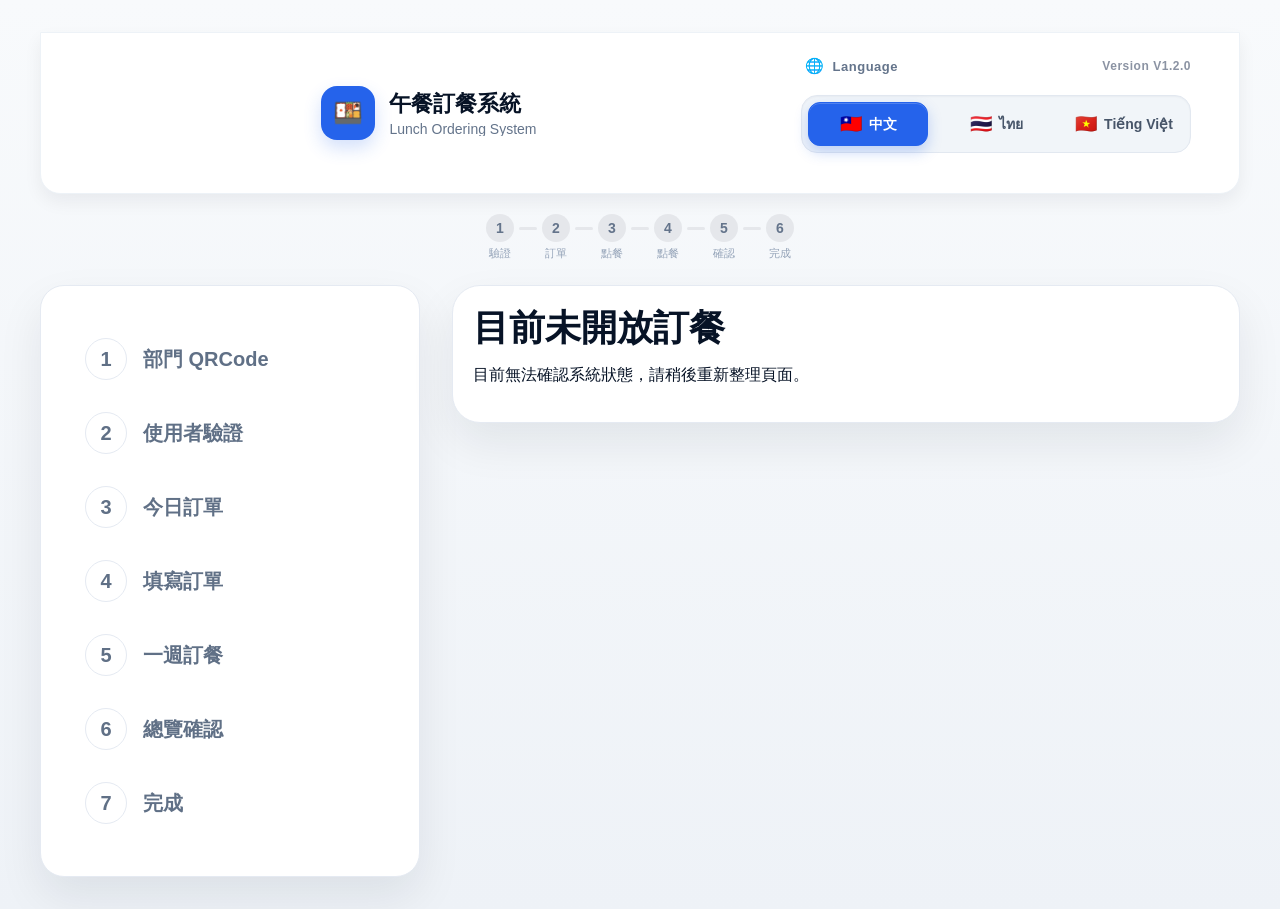
==== index.html @ 30be992d "Add files via upload" ====
<!DOCTYPE html>
<html lang="zh-Hant">
<head>
<meta charset="UTF-8">
<meta name="viewport" content="width=device-width, initial-scale=1.0">
<title>午餐訂餐系統｜測試版</title>

<link rel="stylesheet" href="style.css">
</head>
<body>
  <div id="loadingOverlay" class="loading-overlay hidden">
  <div class="loading-box">
    <div class="spinner"></div>
    <div id="loadingText">處理中，請稍候...</div>
  </div>
</div>
  <div id="busyOverlay" class="busy-overlay hidden">
  <div class="busy-box">
    <div class="busy-spinner"></div>
    <div id="busyText">處理中，請稍候...</div>
  </div>
</div>
<div id="confirmDialog" class="dialog-overlay hidden">
  <div class="dialog-box">
    <div class="dialog-icon">⚠️</div>

    <h3
      id="dialogTitle"
      data-i18n="confirm"
    >
      確認
    </h3>

    <p
      id="dialogMessage"
      data-i18n="confirmContinue"
    >
      請確認是否繼續。
    </p>

    <div class="dialog-actions">
      <button
        id="dialogCancel"
        class="btn ghost"
        data-i18n="backToEdit"
      >
        返回修改
      </button>

      <button
        id="dialogConfirm"
        class="btn primary"
        data-i18n="submit"
      >
        確認送出
      </button>
    </div>
  </div>
</div>
<main class="app">
<header class="topbar">

  <div class="header-left">
    <div class="logo">🍱</div>

    <div class="header-title">
      <h1 data-i18n="systemTitle">
        午餐訂餐系統
      </h1>

      <span>Lunch Ordering System</span>
    </div>
  </div>
  

  <div class="language-panel" aria-label="Language selector">
  <div class="language-panel-title">
  <div class="language-title-left">
    <span class="language-globe">🌐</span>
    <span>Language</span>
  </div>

  <span class="system-version">
    Version V1.2.0
  </span>
</div>


  <div class="language-switcher">
    <button
      type="button"
      class="language-btn"
      data-language="zh-TW"
      aria-label="切換為中文"
    >
      <span class="language-flag">🇹🇼</span>
      <span class="language-name">中文</span>
    </button>

    <button
      type="button"
      class="language-btn"
      data-language="th"
      aria-label="เปลี่ยนเป็นภาษาไทย"
    >
      <span class="language-flag">🇹🇭</span>
      <span class="language-name">ไทย</span>
    </button>

    <button
      type="button"
      class="language-btn"
      data-language="vi"
      aria-label="Chuyển sang Tiếng Việt"
    >
      <span class="language-flag">🇻🇳</span>
      <span class="language-name">Tiếng Việt</span>
    </button>
  </div>
</div>

</header>

  
<div class="mobile-stepper">
  <div class="progress-step" data-step="verify">
    <div class="circle">1</div>
    <span>驗證</span>
  </div>

  <div class="progress-line"></div>

  <div class="progress-step" data-step="check">
    <div class="circle">2</div>
    <span>訂單</span>
  </div>

  <div class="progress-line"></div>

<div class="progress-step" data-step="condition">
      <div class="circle">3</div>
    <span>點餐</span>
  </div>
  <div class="progress-line"></div>

<div class="progress-step" data-step="weekOrder">

<div class="circle">4</div>

<span>點餐</span>

</div>

  <div class="progress-line"></div>

  <div class="progress-step" data-step="review">
    <div class="circle">5</div>
    <span>確認</span>
  </div>

  <div class="progress-line"></div>

  <div class="progress-step" data-step="done">
    <div class="circle">6</div>
    <span>完成</span>
  </div>
</div>
<section class="layout">
<aside class="steps">
  <div class="step active" data-step="scan"><span>1</span>部門 QRCode</div>
  <div class="step" data-step="verify"><span>2</span>使用者驗證</div>
  <div class="step" data-step="check"><span>3</span>今日訂單</div>
  <div class="step" data-step="condition"><span>4</span>填寫訂單</div>
  <div class="step" data-step="weekOrder"><span>5</span>一週訂餐</div>
  <div class="step" data-step="review"><span>6</span>總覽確認</div>
  <div class="step" data-step="done"><span>7</span>完成</div>
</aside>
<section class="content">
<div id="alertBox" class="alert hidden"></div>
<section id="page-closed" class="page hidden"><h2>目前未開放訂餐</h2><p id="closedReason"></p></section>
<section id="page-scan" class="page">
  <h2>部門 QRCode</h2><p class="desc">測試版以選單模擬 QR Code 掃描。</p>
  <div class="form-grid">
    <label><span>部門</span><select id="deptSelect">
  <option value="燃料電池事業處">
    燃料電池事業處
  </option>
</select></label>
    <label>
  <span>組別</span>

  <select id="groupSelect">
    <option value="生管部">生管部</option>
    <option value="業務部">業務部</option>
    <option value="製一氬焊部">製一氬焊部</option>
    <option value="製一硬焊部">製一硬焊部</option>
    <option value="製二部">製二部</option>
    <option value="製三部">製三部</option>
    <option value="品保部">品保部</option>
    <option value="工程研發部">工程研發部</option>
  </select>
</label>
  </div>
  <div class="actions"><button id="btnScan" class="btn primary">模擬掃描 QRCode</button><button id="btnClear" class="btn ghost">清除本機測試資料</button></div>
</section>
<section id="page-verify" class="page verify-page hidden">
<div id="qrInfoBox"></div>
 <div class="verify-badge" data-i18n="departmentLoaded">
  已帶入部門與組別
</div>

  <div class="verify-info-card">

  <div class="verify-row">
    <span>
      🏢
      <span data-i18n="department">
        部門
      </span>
    </span>

    <strong id="deptReadonlyText"></strong>
  </div>

  <div class="verify-row">
    <span>
      👥
      <span data-i18n="group">
        組別
      </span>
    </span>

    <strong id="groupReadonlyText"></strong>
  </div>

</div>
</div>

  <h3
    id="verifyTitle"
    class="verify-title"
    data-i18n="firstUseTitle">

    請輸入您的資料（首次使用）

</h3>

  <div id="verifyForm" class="verify-form">

  <label>
    <span>
      💼 <span data-i18n="employeeId">工號</span>
    </span>

    <input
      id="empId"
      placeholder="請輸入工號"
      data-i18n-placeholder="enterEmployeeId">
  </label>

  <label>
    <span>
      👤 <span data-i18n="employeeName">姓名</span>
    </span>

    <input
      id="empName"
      placeholder="請輸入姓名"
      data-i18n-placeholder="enterEmployeeName">
  </label>
<input id="deptReadonly" type="hidden">
<input id="groupReadonly" type="hidden">
</div>

  <div id="savedUserBox" class="saved-user-box hidden">

  <div class="verify-row">
    <span>
      💼 <span data-i18n="employeeId">工號</span>
    </span>

    <strong id="showEmpId"></strong>
  </div>

  <div class="verify-row">
    <span>
      👤 <span data-i18n="employeeName">姓名</span>
    </span>

    <strong id="showEmpName"></strong>
  </div>
  <div class="verify-row">
  <span>
    👥
    <span data-i18n="group">
      組別
    </span>
  </span>

  <strong id="showGroup"></strong>
</div>

  <div class="verify-row">
    <span>
      👤 <span data-i18n="role">身分</span>
    </span>

    <strong id="showRole"></strong>
  </div>

</div>

  <div id="verifyNotice"></div>

  <div id="verifyActions" class="actions"></div>

</section>
<section id="page-check" class="page hidden"><div id="checkBox"></div><div id="checkActions" class="actions"></div></section>
<section id="page-condition" class="page hidden">

  <h2 data-i18n="selectMealCondition">
    選擇用餐條件
  </h2>

  <!-- 不訂便當選項 -->
  <label class="no-lunch-option" for="noLunchCheckbox">
    <input id="noLunchCheckbox" type="checkbox">

    <span class="no-lunch-check"></span>

    <span class="no-lunch-content">
      <strong data-i18n="noLunchNextWeek">
        下週上樓用餐
      </strong>

      <small data-i18n="noLunchDescription">
        勾選後不需選擇廠區及葷素
      </small>
    </span>
  </label>

  <!-- 廠區與葷素設定區 -->
  <div id="lunchConditionBox" class="condition-box">

    <h3 data-i18n="factorySelection">
      廠區選擇
    </h3>

    <div class="option-grid factory-grid">

      <label class="option-card">
        <input type="radio" name="factory" value="一廠">
        <span>🏭</span>
        <strong data-i18n="factory1">一廠</strong>
      </label>

      <label class="option-card">
        <input type="radio" name="factory" value="二廠">
        <span>🏢</span>
        <strong data-i18n="factory2">二廠</strong>
      </label>

      <label class="option-card">
        <input type="radio" name="factory" value="三廠">
        <span>🏢</span>
        <strong data-i18n="factory3">三廠</strong>
      </label>

    </div>

    <h3 data-i18n="foodSelection">
      餐點選擇
    </h3>

    <div class="option-grid food-grid">

      <label class="option-card">
        <input type="radio" name="foodType" value="葷食">
        <span>🍱</span>
        <strong data-i18n="meat">葷食</strong>
      </label>

      <label class="option-card">
        <input type="radio" name="foodType" value="素食">
        <span>🌱</span>
        <strong data-i18n="vegetarian">素食</strong>
      </label>

    </div>
  </div>

  <div id="conditionNotice"></div>

  <div class="actions">

    <button
      id="btnBackToCheck"
      class="btn ghost"
      data-i18n="back"
    >
      返回
    </button>

    <button
      id="btnConditionNext"
      class="btn primary"
      data-i18n="next"
      disabled
    >
      下一步
    </button>

  </div>
</section>

<section id="page-weekOrder" class="page hidden">
  <h2 data-i18n="selectWeeklyMeals">
    選擇一週用餐方式
  </h2>

  <p class="desc" data-i18n="weeklyMealDescription">
    請依實際需求選擇每日用餐方式
  </p>

  <div id="weekTable" class="week-table"></div>
  <div id="orderNotice"></div>

  <div class="actions">
    <button
      id="btnBackToCondition"
      class="btn ghost"
      data-i18n="previous"
    >
      上一步
    </button>

    <button
      id="btnReview"
      class="btn primary"
      data-i18n="next"
    >
      下一步
    </button>
  </div>
</section>
<section id="page-review" class="page review-mobile hidden">

  <div class="review-top">
    <span></span>

    <h2 data-i18n="reviewOrder">
      確認訂單
    </h2>

    <span class="safe-text">
      🛡 <span data-i18n="dataProtection">資料安全保護中</span>
    </span>
  </div>

  <div class="review-card">
    <div class="review-card-title">
      <div class="review-icon user">👤</div>

      <div>
        <h3 data-i18n="userInformation">
          使用者資訊
        </h3>
      </div>
    </div>

    <div id="reviewUser" class="review-user-grid"></div>
  </div>

  <div class="review-card meal-card">
    <div class="review-card-title">
      <div class="review-icon meal">🍴</div>

      <div>
        <h3 data-i18n="weeklyMealMethod">
          一週用餐方式
        </h3>

        <p data-i18n="chooseDailyMeal">
          請為每一天選擇用餐方式
        </p>
      </div>
    </div>

    <div id="reviewOrder" class="review-week-list"></div>
  </div>

  <div class="review-warning">
    ⚠️
    <span data-i18n="editBeforeDeadline">
      送出後，若需修改請於截止時間前完成
    </span>
  </div>

  <div class="review-bottom-actions">
  <button
    id="btnChangeUser"
    class="btn secondary"
  >
    👤 <span data-i18n="changeUser">更換使用者</span>
  </button>

  <button
    id="btnEditBottom"
    class="btn ghost"
  >
    ✏️ <span data-i18n="backToEdit">返回修改</span>
  </button>

  <button
    id="btnSubmit"
    class="btn primary"
  >
    ✈️ <span data-i18n="submit">確認送出</span>
  </button>
</div>

</section>
<section id="page-done" class="page hidden done-page">
  <div class="done-phone">

    <div class="done-brand">
      <div class="done-logo">🍴</div>
      <div>
        <h3 data-i18n="systemTitle">
  午餐訂餐系統
</h3>
        <p>Lunch Order System</p>
      </div>
    </div>

    <div class="confetti">
      <span></span><span></span><span></span><span></span><span></span>
      <span></span><span></span><span></span><span></span>
    </div>

    <div class="done-check">✓</div>

    <h2 data-i18n="orderSubmitted">
  訂單已送出
</h2>
    <p class="done-subtitle" data-i18n="thankYouOrder">
  感謝您的訂餐！
</p>

    <div class="done-time-card">
      <div class="time-icon">🕒</div>
      <div>
        <strong data-i18n="submitTime">
  送出時間
</strong>
        <span id="doneTime">--</span>
      </div>
    </div>

<div class="done-actions">

    <button
    id="btnEditDone"
    class="done-edit-btn"
    data-i18n="editOrder">

    修改訂單

</button>

</div>  </div>
</section>
</section> <!-- content 結束 -->
</section> <!-- layout 結束 -->
</main>


<script src="js/config.js"></script>
<script src="js/storage.js"></script>
<script src="js/utils.js"></script>
<script src="js/i18n.js"></script>
<script src="js/app.js?v=20260807-3"></script>

</body>
</html>
---- style.css ----
/* =========================================================
   Lunch Ordering System - Cleaned CSS
   結構：
   01 Tokens / Base
   02 Layout / Header / Stepper
   03 Common Components
   04 Page: Verify / Check / Condition
   05 Page: Week Order
   06 Page: Review
   07 Page: Done / Dialog / Loading
   08 Desktop RWD
   09 Mobile RWD
========================================================= */

/* =========================================================
   01 Tokens / Base
========================================================= */
:root {
  --blue: #2563eb;
  --blue-soft: #eaf2ff;
  --green: #16a34a;
  --green-dark: #15803d;
  --green-soft: #f0fdf4;
  --orange: #f59e0b;
  --orange-soft: #fff7ed;
  --red: #be123c;
  --red-soft: #fff1f2;
  --text: #071326;
  --muted: #607086;
  --line: #e5eaf2;
  --bg: #f5f7fb;
  --card: #ffffff;
  --shadow: 0 20px 45px rgba(15, 23, 42, 0.08);
}

* {
  box-sizing: border-box;
}

html,
body {
  margin: 0;
  min-height: 100vh;
}

body {
  font-family: "Segoe UI", "Noto Sans TC", "Microsoft JhengHei", Arial, sans-serif;
  color: var(--text);
  background: linear-gradient(180deg, #f8fafc, #eef2f7);
}

button,
input,
select {
  font-family: inherit;
}

.hidden {
  display: none !important;
}

h1,
h2,
h3,
p {
  margin-top: 0;
}

h2 {
  margin-bottom: 16px;
  font-size: 36px;
  line-height: 1.2;
}

.desc {
  margin-bottom: 28px;
  color: var(--muted);
  font-size: 18px;
  line-height: 1.6;
}

/* =========================================================
   02 Layout / Header / Stepper
========================================================= */
.app {
  max-width: 1380px;
  margin: auto;
  padding: 28px;
}

.topbar {
  display: flex;
  align-items: center;
  justify-content: center;
  width: 100%;
  gap: 12px;
  margin-bottom: 12px;
  padding: 10px 16px;
  background: var(--card);
  border: 1px solid #edf2f7;
  border-radius: 14px;
  box-shadow: 0 8px 18px rgba(15, 23, 42, 0.06);
}

.header-left {
  display: flex;
  align-items: center;
  justify-content: center;
  gap: 10px;
  width: 100%;
}

.logo {
  width: 42px;
  height: 42px;
  flex-shrink: 0;
  display: grid;
  place-items: center;
  border-radius: 12px;
  background: var(--blue);
  color: #fff;
  font-size: 16px;
}

.header-title {
  min-width: 0;
  overflow: hidden;
}

.header-title h1 {
  margin: 0;
  font-size: 17px;
  line-height: 1.15;
  font-weight: 800;
  color: var(--text);
  white-space: nowrap;
  overflow: hidden;
  text-overflow: ellipsis;
}

.header-title span {
  display: block;
  margin-top: 2px;
  font-size: 13px;
  line-height: 1;
  color: #64748b;
  white-space: nowrap;
}

.layout {
  display: grid;
  grid-template-columns: 350px 1fr;
  gap: 28px;
}

.content {
  min-width: 0;
}

.steps {
  height: fit-content;
  padding: 24px;
  background: var(--card);
  border: 1px solid var(--line);
  border-radius: 24px;
  box-shadow: var(--shadow);
}

.step {
  display: flex;
  align-items: center;
  gap: 16px;
  padding: 16px;
  color: var(--muted);
  font-weight: 700;
  border-radius: 16px;
}

.step span {
  width: 36px;
  height: 36px;
  display: grid;
  place-items: center;
  border: 1px solid var(--line);
  border-radius: 50%;
  background: #fff;
}

.step.active {
  color: var(--blue);
  background: var(--blue-soft);
}

.step.active span {
  color: #fff;
  background: var(--blue);
  border-color: var(--blue);
}

.mobile-stepper {
  display: flex;
  align-items: flex-start;
  justify-content: center;
  margin: 0 0 14px;
  padding: 8px 4px 4px;
  overflow: hidden;
}

.progress-step {
  width: 38px;
  flex-shrink: 0;
  display: flex;
  flex-direction: column;
  align-items: center;
}

.progress-step .circle {
  width: 28px;
  height: 28px;
  display: flex;
  align-items: center;
  justify-content: center;
  border-radius: 50%;
  background: #e5e7eb;
  color: #64748b;
  font-size: 14px;
  font-weight: 900;
}

.progress-step span {
  margin-top: 4px;
  font-size: 11px;
  color: #94a3b8;
  white-space: nowrap;
}

.progress-step.active .circle {
  background: var(--blue);
  color: #fff;
}

.progress-step.active span {
  color: var(--blue);
  font-weight: 800;
}

.progress-step.done .circle {
  background: var(--green);
  color: #fff;
}

.progress-step.done span {
  color: var(--green);
}

.progress-line {
  width: 18px;
  height: 3px;
  flex-shrink: 0;
  margin-top: 13px;
  background: #e5e7eb;
  border-radius: 999px;
}

/* =========================================================
   03 Common Components
========================================================= */
.page {
  padding: 20px;
  background: var(--card);
  border: 1px solid var(--line);
  border-radius: 28px;
  box-shadow: var(--shadow);
}

.form-grid {
  display: grid;
  grid-template-columns: 1fr 1fr;
  gap: 22px;
}

label span {
  display: block;
  margin-bottom: 10px;
  font-weight: 800;
}

input,
select {
  width: 100%;
  height: 58px;
  padding: 0 18px;
  border: 1px solid #d9e0ea;
  border-radius: 16px;
  background: #fff;
  font-size: 20px;
}

input[readonly] {
  background: #f1f3f7;
}

.actions {
  display: flex;
  gap: 14px;
  margin-top: 26px;
}

.actions.split {
  display: grid;
  grid-template-columns: 1fr 1fr;
}

.btn {
  height: 62px;
  padding: 0 26px;
  border: 0;
  border-radius: 16px;
  font-size: 18px;
  font-weight: 900;
  cursor: pointer;
}

.btn.primary {
  color: #fff;
  background: var(--blue);
}

.btn.secondary,
.btn.ghost {
  color: var(--blue);
  background: #f1f5ff;
}

.btn:disabled {
  cursor: not-allowed;
  opacity: 0.65;
}

.info-card,
.panel {
  padding: 24px;
  background: #fff;
  border: 1px solid var(--line);
  border-radius: 22px;
}

.row {
  display: flex;
  justify-content: space-between;
  gap: 20px;
  padding: 14px 0;
  border-bottom: 1px dashed var(--line);
  color: var(--muted);
  font-size: 20px;
}

.row:last-child {
  border-bottom: 0;
}

.row strong {
  color: var(--text);
  font-weight: 900;
}

.alert {
  margin-bottom: 16px;
  padding: 14px 18px;
  border: 1px solid #fecdd3;
  border-radius: 14px;
  background: var(--red-soft);
  color: var(--red);
}

.notice {
  margin: 22px 0;
  padding: 18px 20px;
  border-radius: 16px;
  font-size: 18px;
}

.notice.success {
  background: #ecfdf5;
  color: #047857;
  border: 1px solid #a7f3d0;
}

.notice.danger {
  background: var(--red-soft);
  color: var(--red);
  border: 1px solid #fecdd3;
}

.notice.info {
  background: #eff6ff;
  color: #1d4ed8;
  border: 1px solid #bfdbfe;
}

.notice.warning {
  background: #fffbeb;
  color: #92400e;
  border: 1px solid #fde68a;
}

/* =========================================================
   04 Page: Verify / Check / Condition
========================================================= */
.saved-user-area {
  display: grid;
  grid-template-columns: 1fr 1fr;
  gap: 18px;
  align-items: start;
}

.success-box {
  grid-column: 1 / -1;
  padding: 14px 16px;
  border: 1px solid #bbf7d0;
  border-radius: 16px;
  background: #ecfdf5;
  color: #047857;
}

.success-box strong {
  display: block;
  margin-bottom: 4px;
  font-size: 16px;
  font-weight: 900;
}

.success-box p {
  margin: 0;
  font-size: 14px;
  color: #059669;
}

.card-title {
  margin-bottom: 12px;
  color: #0f172a;
  font-size: 18px;
  font-weight: 900;
}

#page-verify .info-card {
  padding: 16px;
  border-radius: 18px;
}

#page-verify .row {
  padding: 10px 0;
  font-size: 16px;
}

#page-verify .row strong {
  font-size: 16px;
}

#page-verify .actions {
  justify-content: flex-end;
  gap: 12px;
  margin-top: 18px;
}

#page-verify .btn {
  height: 52px;
  border-radius: 14px;
  font-size: 16px;
}

.order-status-card {
  margin-top: 28px;
  padding: 28px 24px;
  border: 1px solid #e5eaf3;
  border-radius: 28px;
  background: #fff;
  text-align: center;
  box-shadow: 0 12px 30px rgba(15, 23, 42, 0.08);
}

.order-status-card .status-icon {
  width: 72px;
  height: 72px;
  margin: 0 auto 16px;
  display: flex;
  align-items: center;
  justify-content: center;
  border-radius: 24px;
  background: #eff6ff;
  font-size: 36px;
}

.order-status-card h3 {
  margin: 0 0 10px;
  color: #0f172a;
  font-size: 28px;
}

.order-status-card p {
  margin: 0;
  color: #64748b;
  font-size: 18px;
  line-height: 1.7;
}

.order-status-card.has-order {
  background: linear-gradient(180deg, #fffaf0 0%, #ffffff 100%);
  border-color: #fde68a;
}

.order-status-card.no-order {
  background: linear-gradient(180deg, #f0fdf4 0%, #ffffff 100%);
  border-color: #bbf7d0;
}

.order-status-card.error {
  background: linear-gradient(180deg, #fef2f2 0%, #ffffff 100%);
  border-color: #fecaca;
}

.full-mobile {
  min-height: 64px;
  border-radius: 20px;
  font-size: 22px;
  font-weight: 800;
}

.condition-box {
  display: grid;
  gap: 22px;
}

.condition-badge {
  padding: 16px 18px;
  border: 1px solid #fed7aa;
  border-radius: 14px;
  background: var(--orange-soft);
  color: var(--green-dark);
  font-size: 20px;
  font-weight: 900;
}

.option-grid {
  display: grid;
  gap: 14px;
}

.factory-grid {
  grid-template-columns: repeat(3, 1fr);
}

.food-grid {
  grid-template-columns: repeat(2, 1fr);
}

.option-card {
  position: relative;
  min-height: 130px;
  display: grid;
  place-items: center;
  padding: 18px;
  border: 1px solid #d9e0ea;
  border-radius: 18px;
  background: #fff;
  cursor: pointer;
}

.option-card input,
.meal-options input {
  display: none;
}

.option-card span {
  font-size: 42px;
}

.option-card strong {
  margin-top: 8px;
  font-size: 22px;
}

.option-card:has(input:checked) {
  border-color: #22c55e;
  background: var(--green-soft);
  color: var(--green-dark);
  box-shadow: inset 0 0 0 1px #22c55e;
}

.hint {
  color: #64748b;
  text-align: center;
  font-size: 16px;
}
/* =========================================================
   Condition：本週不訂便當
========================================================= */

.no-lunch-option {
  display: flex;
  align-items: center;
  gap: 14px;
  margin-bottom: 24px;
  padding: 18px 20px;
  border: 1.5px solid #cbd5e1;
  border-radius: 18px;
  background: #ffffff;
  cursor: pointer;
  transition: 0.2s ease;
}

.no-lunch-option:hover {
  border-color: #93c5fd;
  background: #f8fbff;
}

.no-lunch-option input {
  position: absolute;
  width: 1px;
  height: 1px;
  opacity: 0;
  pointer-events: none;
}

.no-lunch-check {
  width: 26px;
  height: 26px;
  flex-shrink: 0;
  display: grid;
  place-items: center;
  border: 2px solid #94a3b8;
  border-radius: 7px;
  background: #ffffff;
}

.no-lunch-content {
  display: flex;
  flex-direction: column;
  gap: 4px;
}

.no-lunch-content strong {
  color: #0f172a;
  font-size: 19px;
}

.no-lunch-content small {
  color: #64748b;
  font-size: 14px;
}

.no-lunch-option:has(input:checked) {
  border-color: #2563eb;
  background: #eff6ff;
  box-shadow: inset 0 0 0 1px #2563eb;
}

.no-lunch-option:has(input:checked)
  .no-lunch-check {
  border-color: #2563eb;
  background: #2563eb;
}

.no-lunch-option:has(input:checked)
  .no-lunch-check::after {
  content: "✓";
  color: #ffffff;
  font-size: 17px;
  font-weight: 900;
}

/* 勾選不訂便當時，廠區與葷素呈現停用狀態 */
.condition-box.condition-disabled {
  opacity: 0.42;
  filter: grayscale(0.35);
  pointer-events: none;
  user-select: none;
}

.option-card:has(input:disabled) {
  cursor: not-allowed;
}

/* 不訂便當時，兩個選項並排 */
.meal-options.two-options {
  grid-template-columns: repeat(2, minmax(140px, 240px));
  justify-content: start;
}

/* =========================================================
   05 Page: Week Order
========================================================= */
.week-table {
  display: grid;
  gap: 12px;
}

.week-row {
  display: grid;
  grid-template-columns: 70px 40px 1fr;
  align-items: center;
  gap: 10px;
  padding: 12px 0;
  border-bottom: 1px solid var(--line);
}

.week-date,
.week-day {
  font-size: 18px;
  font-weight: 900;
}

.meal-options {
  display: grid;
  grid-template-columns: repeat(3, 1fr);
  gap: 8px;
}

.meal-options label{

    position:relative;

    display:flex;
    align-items:center;
    justify-content:center;

    min-height:54px;

    border:1px solid #d9e0ea;

    border-radius:12px;

    background:#fff;

    color:#0f172a;

    font-weight:700;

    transition:.25s;

    overflow:hidden;

}

/* =========================================================
   06 Page: Review
========================================================= */
.review-top {
  display: grid;
  grid-template-columns: 1fr auto 1fr;
  align-items: center;
  margin-bottom: 12px;
}

.review-top h2 {
  margin: 0;
  font-size: 22px;
  text-align: center;
}

.back-link {
  border: 0;
  background: transparent;
  color: var(--blue);
  font-size: 15px;
  font-weight: 800;
  cursor: pointer;
}

.safe-text {
  justify-self: end;
  color: var(--green);
  font-size: 11px;
}

.review-card {
  margin-bottom: 14px;
  padding: 14px;
  background: #fff;
  border: 1px solid var(--line);
  border-radius: 18px;
  box-shadow: 0 8px 24px rgba(15, 23, 42, 0.08);
}

.review-card-title {
  display: flex;
  align-items: center;
  gap: 12px;
  margin-bottom: 14px;
}

.review-card-title h3 {
  margin: 0;
  font-size: 18px;
}

.review-card-title p {
  margin: 2px 0 0;
  color: #64748b;
  font-size: 12px;
}

.review-icon {
  width: 44px;
  height: 44px;
  display: grid;
  place-items: center;
  border-radius: 50%;
  background: var(--blue);
  color: #fff;
}

.review-user-grid {
  display: grid;
  grid-template-columns: repeat(4, 1fr);
  overflow: hidden;
  border: 1px solid #eef2f7;
  border-radius: 14px;
}

.user-item {
  padding: 12px 6px;
  border-right: 1px solid #eef2f7;
  text-align: center;
  font-size: 18px;
}

.user-item:last-child {
  border-right: 0;
}

.user-item span {
  display: block;
  margin: 6px 0;
  color: #64748b;
  font-size: 12px;
}

.user-item strong {
  display: block;
  color: #0f172a;
  font-size: 13px;
}

.review-week-list {
  display: grid;
  gap: 8px;
}

.review-week-row {
  display: grid;
  grid-template-columns: 38px 58px 52px 1fr;
  align-items: center;
  gap: 6px;
  padding: 4px 0;
  border-bottom: 1px solid #eef2f7;
}

.review-week-row:last-child {
  border-bottom: 0;
}

.day-circle {
  width: 34px;
  height: 34px;
  display: grid;
  place-items: center;
  border-radius: 50%;
  background: var(--blue-soft);
  color: var(--blue);
  font-weight: 900;
}

.day-name {
  font-size: 14px;
  font-weight: 900;
}

.day-date {
  color: var(--blue);
  font-size: 13px;
}

.meal-pill {
  min-height: 38px;
  display: grid;
  grid-template-columns: auto 1fr auto;
  align-items: center;
  gap: 6px;
  padding: 0 10px;
  border-radius: 9px;
  font-size: 13px;
  font-weight: 900;
}

.meal-pill.lunch {
  color: var(--green-dark);
  background: var(--green-soft);
  border: 1px solid #86efac;
}

.meal-pill.upstairs {
  color: var(--blue);
  background: #eff6ff;
  border: 1px solid #bfdbfe;
}

.meal-pill.none {
  color: #475569;
  background: #f8fafc;
  border: 1px solid #cbd5e1;
}

.meal-pill b {
  width: 22px;
  height: 22px;
  display: grid;
  place-items: center;
  border-radius: 50%;
  background: currentColor;
  color: #fff;
  font-size: 12px;
}

.review-warning {
  margin-bottom: 12px;
  padding: 10px 12px;
  border: 1px solid #fed7aa;
  border-radius: 12px;
  background: var(--orange-soft);
  color: #92400e;
  font-size: 13px;
  font-weight: 800;
}

.review-bottom-actions {
  display: grid;
  grid-template-columns: 1fr 1.2fr;
  gap: 12px;
}

.review-bottom-actions .btn {
  height: 58px;
  border-radius: 14px;
  font-size: 17px;
}

/* 舊版 review 元件保留，避免 HTML 尚未更新時破版 */
.review-hero {
  display: flex;
  justify-content: space-between;
  align-items: flex-start;
  margin-bottom: 28px;
}

.pill {
  padding: 12px 20px;
  border: 1px solid #bfd7ff;
  border-radius: 999px;
  background: var(--blue-soft);
  color: var(--blue);
  font-weight: 900;
}

.two-col {
  display: grid;
  grid-template-columns: 1fr 1fr;
  gap: 22px;
}

.panel-title {
  margin-bottom: 16px;
  font-size: 24px;
  font-weight: 900;
}

/* =========================================================
   07 Page: Done / Dialog / Loading
========================================================= */
#page-done {
  min-height: 70vh;
  display: flex;
  flex-direction: column;
  justify-content: center;
  align-items: center;
  text-align: center;
}

.hero {
  margin-bottom: 12px;
  font-size: 64px;
}

.done-simple {
  min-height: 55vh;
  display: flex;
  flex-direction: column;
  justify-content: center;
  align-items: center;
  text-align: center;
}

.done-simple .hero {
  margin-bottom: 16px;
  font-size: 64px;
}

.done-simple h2 {
  margin: 0 0 12px;
  font-size: 32px;
}

.done-simple p {
  margin: 0 0 24px;
  color: #64748b;
}

.loading-overlay,
.busy-overlay,
.dialog-overlay {
  position: fixed;
  inset: 0;
  display: grid;
  place-items: center;
}

.loading-overlay {
  z-index: 9999;
  background: rgba(15, 23, 42, 0.35);
}

.busy-overlay {
  z-index: 99999;
  background: rgba(15, 23, 42, 0.45);
}

.dialog-overlay {
  z-index: 100000;
  background: rgba(15, 23, 42, 0.45);
}

.loading-box,
.busy-box,
.dialog-box {
  background: #fff;
  text-align: center;
  box-shadow: 0 20px 60px rgba(0, 0, 0, 0.2);
}

.loading-box {
  min-width: 260px;
  padding: 28px;
  border-radius: 22px;
  font-weight: 900;
}

.busy-box {
  padding: 32px 40px;
  border-radius: 22px;
  font-size: 20px;
  font-weight: 900;
}

.spinner,
.busy-spinner {
  margin: 0 auto 16px;
  border-radius: 50%;
  animation: spin 0.8s linear infinite;
}

.spinner {
  width: 42px;
  height: 42px;
  border: 4px solid #dbeafe;
  border-top-color: var(--blue);
}

.busy-spinner {
  width: 44px;
  height: 44px;
  border: 5px solid #dbeafe;
  border-top-color: var(--blue);
}

@keyframes spin {
  to {
    transform: rotate(360deg);
  }
}

.dialog-box {
  width: min(420px, calc(100vw - 40px));
  padding: 32px;
  border-radius: 24px;
  box-shadow: 0 24px 70px rgba(0, 0, 0, 0.24);
}

.dialog-icon {
  margin-bottom: 12px;
  font-size: 46px;
}

.dialog-box h3 {
  margin: 0 0 12px;
  font-size: 28px;
}

.dialog-box p {
  margin: 0;
  color: var(--muted);
  font-size: 18px;
  line-height: 1.6;
}

.dialog-actions {
  display: grid;
  grid-template-columns: 1fr 1fr;
  gap: 14px;
  margin-top: 26px;
}

/* =========================================================
   08 Desktop RWD
========================================================= */
@media (min-width: 901px) {
  .app {
    max-width: 1500px;
    padding: 32px 40px;
  }

  .layout {
    grid-template-columns: 380px 1fr;
    gap: 32px;
  }

  .steps {
    min-height: 560px;
    padding: 36px 28px;
  }

  .step {
    min-height: 70px;
    font-size: 20px;
  }

  .step span {
    width: 42px;
    height: 42px;
    font-size: 20px;
  }

  .mobile-stepper {
    max-width: 520px;
    margin: 0 auto 20px;
  }

  /* 桌機：一週訂餐寬版 */
  #page-weekOrder {
    padding: 36px 40px;
    border-radius: 28px;
  }

  #page-weekOrder h2 {
    margin-bottom: 18px;
    font-size: 42px;
  }

  #page-weekOrder .desc {
    margin-bottom: 34px;
    font-size: 22px;
  }

  #page-weekOrder .week-table {
    gap: 0;
  }

  #page-weekOrder .week-row {
    grid-template-columns: 80px 60px 1fr;
    gap: 24px;
    padding: 24px 0;
  }

  #page-weekOrder .week-date,
  #page-weekOrder .week-day {
    font-size: 24px;
  }

  #page-weekOrder .meal-options {
    grid-template-columns: repeat(3, 1fr);
    gap: 12px;
  }

  #page-weekOrder .meal-options label {
    min-height: 58px;
    border-radius: 12px;
    background: #fff;
    font-size: 20px;
  }

  #page-weekOrder .actions {
    margin-top: 30px;
  }

  #page-weekOrder .btn {
    width: 130px;
    height: 66px;
    border-radius: 16px;
    font-size: 22px;
  }

  /* 桌機：確認頁寬版，不再被手機寬度限制 */
  #page-review.review-mobile {
    max-width: none;
    width: 100%;
    min-height: auto;
    margin: 0;
    padding: 36px 40px;
    background: #fff;
    border-radius: 28px;
    box-shadow: var(--shadow);
  }

  #page-review .review-card {
    padding: 22px;
    border-radius: 22px;
  }

  #page-review .review-card-title h3 {
    font-size: 24px;
  }

  #page-review .review-card-title p {
    font-size: 16px;
  }

  #page-review .review-icon {
    width: 58px;
    height: 58px;
    font-size: 24px;
  }

  #page-review .user-item {
    padding: 18px 10px;
  }

  #page-review .user-item strong {
    font-size: 18px;
  }

  /* #page-review .review-week-row {
    grid-template-columns: 60px 110px 80px 1fr;
    gap: 18px;
    padding: 10px 0;
  } */

  #page-review .day-circle {
    width: 42px;
    height: 42px;
    font-size: 20px;
  }

  #page-review .day-name,
  #page-review .day-date {
    font-size: 18px;
  }

  #page-review .meal-pill {
    min-height: 54px;
    padding: 0 16px;
    font-size: 18px;
    border-radius: 12px;
  }

  #page-review .review-warning {
    padding: 16px 18px;
    font-size: 16px;
  }

  #page-review .review-bottom-actions {
    width: 420px;
  }
}

/* =========================================================
   09 Mobile RWD
========================================================= */
@media (max-width: 900px) {
  .layout {
    grid-template-columns: 1fr;
  }

  .steps {
    display: none;
  }

  .form-grid,
  .two-col,
  .actions.split {
    grid-template-columns: 1fr;
  }

  .page {
    padding: 18px;
  }

  h2 {
    font-size: 30px;
  }
}

@media (max-width: 768px) {
  .app {
    padding: 8px;
  }

  .topbar {
    position: sticky;
    top: 0;
    z-index: 10;
    display: block;
    overflow: hidden;
  }

  .content {
    margin: 8px 0;
  }

  .mobile-stepper {
    margin: 6px auto 10px;
    transform: scale(0.88);
  }

  .header-date {
    width: 100%;
    max-width: 100%;
    margin-top: 6px;
    display: flex;
    justify-content: flex-start;
    align-items: center;
    font-size: 12px;
    white-space: nowrap;
    overflow: hidden;
  }

  #todayText {
    overflow: hidden;
    text-overflow: ellipsis;
    white-space: nowrap;
  }

  .saved-user-area {
    grid-template-columns: 1fr;
  }

  .success-box {
    grid-column: auto;
  }

  #page-verify .actions,
  #checkActions {
    display: grid;
    grid-template-columns: 1fr;
  }

  #verifyForm {
    grid-template-columns: 1fr;
  }

  /* 手機：Review 變成手機卡片版 */
  #page-review.review-mobile {
    width: 100%;
    max-width: 600px;
    min-height: 100vh;
    margin: 0 auto;
    padding: 14px 10px 18px;
    background: #f8fbff;
    border-radius: 0;
    box-shadow: none;
  }

  #page-review .review-bottom-actions {
    position: sticky;
    bottom: 0;
    padding-top: 10px;
    background: #f8fbff;
  }
}

@media (max-width: 600px) {
  #page-check h2 {
    font-size: 42px;
    line-height: 1.2;
  }

  #page-check .desc {
    font-size: 22px;
    line-height: 1.7;
  }

  .factory-grid {
    grid-template-columns: repeat(3, 1fr);
  }

  .food-grid {
    grid-template-columns: repeat(2, 1fr);
  }

  .option-card {
    min-height: 105px;
    padding: 12px 8px;
  }

  .option-card span {
    font-size: 34px;
  }

  .option-card strong {
    font-size: 18px;
  }

  .week-row {
    grid-template-columns: 42px 28px 1fr;
    gap: 6px;
  }

  .week-date,
  .week-day {
    font-size: 15px;
  }

  .meal-options {
    gap: 5px;
  }

  .meal-options label {
    min-height: 42px;
    font-size: 13px;
  }

  .review-top {
    grid-template-columns: auto 1fr auto;
    gap: 8px;
  }

  .review-top h2 {
    font-size: 22px;
  }

  .safe-text {
    font-size: 10px;
  }

  .review-card {
    padding: 14px;
    border-radius: 18px;
  }

  .user-item {
    padding: 10px 4px;
  }

  .user-item strong {
    font-size: 12px;
  }

  .review-week-row {
    grid-template-columns: 40px 70px 1fr;
    gap: 6px;
  }

  .day-date {
    display: inline;
  }

  .meal-pill {
    grid-column: 3;
    font-size: 13px;
  }

  .review-bottom-actions .btn {
    height: 58px;
    border-radius: 14px;
    font-size: 16px;
  }
}

@media (max-width: 390px) {
  .safe-text {
    display: none;
  }

  .review-user-grid {
    grid-template-columns: repeat(2, 1fr);
  }

  .user-item {
    border-bottom: 1px solid #eef2f7;
  }

  .review-week-row {
    grid-template-columns: 34px 60px 1fr;
  }

  .meal-pill {
    padding: 0 8px;
    font-size: 12px;
  }

  .review-bottom-actions .btn {
    font-size: 15px;
  }
}

/* =========================================================
   10 Week Order：選取樣式與手機三欄
========================================================= */
.meal-options label {
  position: relative;
  min-width: 0;
  min-height: 54px;
  display: flex;
  align-items: center;
  justify-content: center;
  overflow: hidden;
  padding: 0 42px 0 14px;
  border: 1.5px solid #d9e0ea;
  border-radius: 12px;
  background: #fff;
  color: #0f172a;
  font-weight: 800;
  white-space: nowrap;
  cursor: pointer;
  transition:
    border-color 0.2s ease,
    box-shadow 0.2s ease,
    transform 0.2s ease;
}

.meal-options input {
  display: none;
}

.meal-options label::before {
  content: "";
  position: absolute;
  inset: 0 auto 0 0;
  width: 0;
  transition: width 0.2s ease;
}

.meal-options label::after {
  content: "";
  position: absolute;
  top: 50%;
  right: 13px;
  width: 17px;
  height: 17px;
  border: 2px solid #cbd5e1;
  border-radius: 50%;
  background: #fff;
  transform: translateY(-50%);
}

.meal-options label:hover {
  border-color: #94a3b8;
}

.meal-options label:has(input:checked) {
  border-width: 2px;
  background: #fff;
  font-weight: 900;
  box-shadow: 0 5px 14px rgba(15, 23, 42, 0.08);
  transform: translateY(-1px);
}

.meal-options label:has(input:checked)::before {
  width: 6px;
}

.meal-options label:has(input:checked)::after {
  border-color: currentColor;
  background: currentColor;
  box-shadow: inset 0 0 0 4px #fff;
}

/* 便當 */
.meal-options label:has(input[value="便當"]:checked) {
  color: #15803d;
  border-color: #16a34a;
}

.meal-options label:has(input[value="便當"]:checked)::before {
  background: #16a34a;
}

/* 上樓用餐 */
.meal-options label:has(input[value="上樓用餐"]:checked) {
  color: #2563eb;
  border-color: #2563eb;
}

.meal-options label:has(input[value="上樓用餐"]:checked)::before {
  background: #2563eb;
}

/* 不用餐 */
.meal-options label:has(input[value="不用餐"]:checked) {
  color: #475569;
  border-color: #64748b;
}

.meal-options label:has(input[value="不用餐"]:checked)::before {
  background: #64748b;
}

/* 星期與日期整合為左側資訊欄 */
#page-weekOrder .week-row {
  grid-template-columns: 92px minmax(0, 1fr);
  gap: 12px;
}

#page-weekOrder .week-info {
  min-width: 0;
  display: flex;
  flex-direction: column;
  justify-content: center;
}

#page-weekOrder .week-info .week-day {
  color: #071326;
  font-size: 16px;
  font-weight: 900;
  line-height: 1.25;
  white-space: nowrap;
}

#page-weekOrder .week-info .week-date {
  margin-top: 4px;
  color: #607086;
  font-size: 13px;
  font-weight: 700;
  line-height: 1.2;
  white-space: nowrap;
}

#page-weekOrder .meal-options {
  min-width: 0;
  grid-template-columns: repeat(3, minmax(0, 1fr));
}

/* =========================================================
   11 Verify Page
========================================================= */
.verify-page {
  padding: 18px;
}

.verify-badge {
  margin-bottom: 16px;
  padding: 14px;
  border: 1px solid #dbeafe;
  border-radius: 14px;
  background: #eff6ff;
  color: #2563eb;
  text-align: center;
  font-weight: 800;
}

.verify-info-card {
  margin-bottom: 22px;
  overflow: hidden;
  border: 1px solid #e5eaf2;
  border-radius: 16px;
  background: #fff;
}

.verify-row {
  display: flex;
  align-items: center;
  justify-content: space-between;
  padding: 16px;
  border-bottom: 1px solid #e5eaf2;
}

.verify-row:last-child {
  border-bottom: 0;
}

.verify-row span {
  color: #64748b;
  font-weight: 700;
}

.verify-row strong {
  color: #071326;
  font-weight: 900;
}

.verify-title {
  margin: 0 0 14px;
  color: #071326;
  font-size: 16px;
  font-weight: 900;
}

.verify-form {
  display: grid;
  gap: 12px;
}

.verify-form label {
  display: flex;
  align-items: center;
  gap: 12px;
  padding: 12px;
  border: 1px solid #e5eaf2;
  border-radius: 16px;
  background: #fff;
}

.verify-form label span {
  width: 80px;
  margin: 0;
  color: #64748b;
  font-weight: 800;
}

.verify-form input {
  flex: 1;
  height: 42px;
  border-radius: 12px;
  font-size: 15px;
}

#verifyActions {
  display: grid;
  grid-template-columns: 1fr;
  margin-top: 22px;
}

#verifyActions .btn {
  height: 56px;
  border-radius: 18px;
  font-size: 18px;
}

/* =========================================================
   12 Review：星期 + 日期 + 餐點
========================================================= */
.review-week-row {
  display: grid;
  grid-template-columns: 58px 64px minmax(0, 1fr);
  align-items: center;
  gap: 6px;
  padding: 10px 0;
  border-bottom: 1px solid #eef2f7;
}

.review-day {
  color: #071326;
  font-size: 14px;
  font-weight: 900;
  white-space: nowrap;
}

.review-date {
  color: #2563eb;
  font-size: 12px;
  font-weight: 800;
  white-space: nowrap;
}

.review-week-row .meal-pill {
  min-width: 0;
  min-height: 40px;
  padding: 0 8px;
  font-size: 12px;
}

.review-week-row .meal-pill strong {
  min-width: 0;
  overflow: hidden;
  text-overflow: ellipsis;
  white-space: nowrap;
}

/* 新版確認頁已不使用舊欄位 */
.review-week-row .day-circle,
.review-week-row .day-name,
.review-week-row .day-date,
.review-week-row .meal-pill b {
  display: none;
}

/* =========================================================
   13 Done Page
========================================================= */
#page-done.done-page {
  min-height: 70vh;
  display: flex;
  align-items: center;
  justify-content: center;
  background: #fff;
}

.done-phone {
  width: 100%;
  max-width: 960px;
  min-height: 520px;
  display: flex;
  flex-direction: column;
  align-items: center;
  padding: 48px 64px;
  border-radius: 28px;
  background: #fff;
  box-shadow: none;
}

.done-brand {
  width: 100%;
  align-self: flex-start;
  display: flex;
  align-items: center;
  gap: 10px;
  margin-bottom: 40px;
}

.done-logo {
  width: 42px;
  height: 42px;
  display: grid;
  place-items: center;
  border-radius: 14px;
  background: #2563eb;
  color: #fff;
  font-size: 20px;
}

.done-brand h3 {
  margin: 0;
  font-size: 18px;
  font-weight: 900;
}

.done-brand p {
  margin: 2px 0 0;
  color: #64748b;
  font-size: 12px;
}

.done-check {
  width: 140px;
  height: 140px;
  display: grid;
  place-items: center;
  border-radius: 50%;
  background: linear-gradient(135deg, #34d399, #10b981);
  color: #fff;
  font-size: 82px;
  font-weight: 900;
  box-shadow: 0 18px 35px rgba(16, 185, 129, 0.32);
}

.done-phone h2 {
  margin: 28px 0 8px;
  font-size: 42px;
  font-weight: 900;
}

.done-subtitle {
  margin: 0 0 28px;
  color: #64748b;
  font-size: 20px;
  font-weight: 700;
}

.done-time-card {
  width: 420px;
  display: flex;
  align-items: center;
  justify-content: center;
  gap: 12px;
  padding: 14px 18px;
  border-radius: 14px;
  background: #dcfce7;
  color: #064e3b;
}

.time-icon {
  font-size: 30px;
}

.done-time-card strong {
  display: block;
  font-size: 14px;
}

.done-time-card span {
  display: block;
  margin-top: 3px;
  font-size: 13px;
}

.done-home-btn {
  width: 320px;
  height: 58px;
  margin-top: 48px;
  border-radius: 16px;
  font-size: 17px;
}

.confetti {
  position: relative;
  width: 160px;
  height: 58px;
  margin-bottom: -10px;
}

.confetti span {
  position: absolute;
  width: 7px;
  height: 7px;
  border-radius: 2px;
}

.confetti span:nth-child(1) { left: 10px; top: 30px; background: #10b981; }
.confetti span:nth-child(2) { left: 35px; top: 8px; background: #60a5fa; }
.confetti span:nth-child(3) { left: 64px; top: 18px; background: #fbbf24; }
.confetti span:nth-child(4) { left: 92px; top: 2px; background: #f59e0b; }
.confetti span:nth-child(5) { left: 120px; top: 20px; background: #fb7185; }
.confetti span:nth-child(6) { left: 145px; top: 34px; background: #34d399; }
.confetti span:nth-child(7) { left: 50px; top: 45px; background: #fbbf24; }
.confetti span:nth-child(8) { left: 105px; top: 48px; background: #93c5fd; }
.confetti span:nth-child(9) { left: 130px; top: 5px; background: #f97316; }

/* =========================================================
   14 Final Responsive Overrides
========================================================= */
@media (min-width: 901px) {
  #page-weekOrder .week-row {
    grid-template-columns: 150px minmax(0, 1fr);
    gap: 24px;
  }

  #page-weekOrder .week-info .week-day {
    font-size: 24px;
  }

  #page-weekOrder .week-info .week-date {
    font-size: 20px;
  }

  #page-review .review-week-row {
    grid-template-columns: 100px 110px minmax(0, 1fr);
    gap: 16px;
    padding: 12px 0;
  }

  #page-review .review-day {
    font-size: 18px;
  }

  #page-review .review-date {
    font-size: 17px;
  }

  #page-review .meal-pill {
    min-height: 52px;
    padding: 0 16px;
    font-size: 18px;
  }
}

@media (max-width: 600px) {
  #page-weekOrder {
    padding: 16px 12px;
  }

  #page-weekOrder h2 {
    margin-bottom: 8px;
    font-size: 28px;
  }

  #page-weekOrder .desc {
    margin-bottom: 16px;
    font-size: 15px;
  }

  #page-weekOrder .week-table {
    gap: 0;
  }

  #page-weekOrder .week-row {
    grid-template-columns: 68px minmax(0, 1fr);
    gap: 6px;
    padding: 10px 0;
  }

  #page-weekOrder .week-info .week-day {
    font-size: 14px;
  }

  #page-weekOrder .week-info .week-date {
    margin-top: 3px;
    font-size: 12px;
  }

  /* 手機固定三個選項同一排 */
  #page-weekOrder .meal-options {
    grid-template-columns: repeat(3, minmax(0, 1fr));
    gap: 4px;
  }

  #page-weekOrder .meal-options label {
    min-height: 44px;
    justify-content: flex-start;
    padding: 0 24px 0 7px;
    border-radius: 9px;
    font-size: 11px;
    letter-spacing: -0.4px;
  }

  #page-weekOrder .meal-options label::after {
    right: 7px;
    width: 13px;
    height: 13px;
  }

  #page-weekOrder .meal-options label:has(input:checked)::before {
    width: 4px;
  }

  #page-weekOrder .meal-options label:has(input:checked)::after {
    box-shadow: inset 0 0 0 3px #fff;
  }

  #page-weekOrder .actions {
    display: grid;
    grid-template-columns: 1fr 1.2fr;
    gap: 10px;
    margin-top: 18px;
  }

  #page-weekOrder .btn {
    height: 54px;
    padding: 0 12px;
    font-size: 16px;
  }

  .meal-options.two-options {
    grid-template-columns: repeat(2, minmax(0, 1fr));
  }

  .no-lunch-option {
    padding: 15px 16px;
  }

  .no-lunch-content strong {
    font-size: 17px;
  }

  #page-done.done-page {
    min-height: 100vh;
    padding: 0;
    border: 0;
    border-radius: 0;
  }

  .done-phone {
    width: 100%;
    max-width: none;
    min-height: 100vh;
    padding: 28px 22px;
    border-radius: 0;
  }

  .done-brand {
    margin-bottom: 70px;
  }

  .done-check {
    width: 118px;
    height: 118px;
    font-size: 74px;
  }

  .done-phone h2 {
    font-size: 26px;
  }

  .done-subtitle {
    font-size: 15px;
  }

  .done-time-card {
    width: 230px;
  }

  .done-home-btn {
    width: 100%;
    margin-top: auto;
  }
}

@media (max-width: 390px) {
  #page-weekOrder .week-row {
    grid-template-columns: 62px minmax(0, 1fr);
    gap: 4px;
  }

  #page-weekOrder .meal-options {
    gap: 3px;
  }

  #page-weekOrder .meal-options label {
    min-height: 42px;
    padding: 0 20px 0 5px;
    font-size: 10px;
  }

  #page-weekOrder .meal-options label::after {
    right: 5px;
    width: 12px;
    height: 12px;
  }
}
.done-edit-btn {
  display: block;
  width: min(320px, 85%);
  height: 58px;
  margin: 22px auto 0;

  border: none;
  border-radius: 16px;

  background: #2563eb;
  color: #ffffff;

  font-size: 22px;
  font-weight: 700;
  cursor: pointer;

  box-shadow: 0 8px 18px rgba(37, 99, 235, 0.2);
  transition: transform 0.15s ease, background 0.15s ease;
}

.done-edit-btn:active {
  transform: scale(0.97);
  background: #1d4ed8;
}

.done-edit-btn:disabled {
  opacity: 0.55;
  cursor: not-allowed;
}
.done-actions {
  width: 100%;
  display: flex;
  justify-content: center;
}

.done-edit-btn {
  width: 320px;
  max-width: 85%;
  min-width: 180px;
  height: 58px;
  margin: 22px auto 0;
  padding: 0 24px;

  display: flex;
  align-items: center;
  justify-content: center;

  border: none;
  border-radius: 16px;

  background: #2563eb;
  color: #ffffff;

  font-size: 22px;
  font-weight: 700;
  line-height: 1;
  white-space: nowrap;

  cursor: pointer;
  box-shadow: 0 8px 18px rgba(37, 99, 235, 0.2);
  transition: transform 0.15s ease, background 0.15s ease;
}

.done-edit-btn:active {
  transform: scale(0.97);
  background: #1d4ed8;
}
/* 國定假日列 */
.holiday-row {
  opacity: 0.9;
}

.holiday-box {
  display: flex;
  align-items: center;
  gap: 10px;
  min-height: 54px;
  padding: 10px 16px;
  border: 1px dashed #ef4444;
  border-radius: 12px;
  background: #fff7f7;
  color: #b91c1c;
}

.holiday-box strong {
  flex: 0 0 auto;
  padding: 4px 9px;
  border-radius: 999px;
  background: #fee2e2;
  font-size: 13px;
  font-weight: 900;
}

.holiday-box span {
  font-weight: 800;
}

/* 確認頁假日 */
.meal-pill.holiday {
  border: 1px solid #fecaca;
  background: #fff1f2;
  color: #be123c;
}
.language-switcher {
  display: flex;
  justify-content: center;
  flex-wrap: wrap;
  gap: 8px;
  margin: 12px 0 16px;
}

.language-button {
  border: 1px solid #c9c9c9;
  border-radius: 999px;
  background: #ffffff;
  padding: 8px 14px;
  font-size: 14px;
  cursor: pointer;
}

.language-button:hover {
  background: #f2f2f2;
}

.language-button.active {
  background: #4f46a5;
  border-color: #4f46a5;
  color: #ffffff;
}
/* =========================
   Language Switcher
========================= */

.language-panel {
  display: flex;
  flex-direction: column;
  align-items: flex-start;
  gap: 8px;
  min-width: 390px;
}

.language-panel-title {
  display: flex;
  align-items: center;
  gap: 7px;
  padding-left: 4px;

  color: #64748b;
  font-size: 13px;
  font-weight: 700;
  letter-spacing: 0.04em;
}

.language-globe {
  font-size: 15px;
}

.language-switcher {
  display: grid;
  grid-template-columns: repeat(3, minmax(105px, 1fr));
  gap: 8px;

  width: 100%;
  padding: 6px;

  background: #f1f5f9;
  border: 1px solid #e2e8f0;
  border-radius: 16px;
  box-shadow: inset 0 1px 2px rgba(15, 23, 42, 0.04);
}

.language-btn {
  appearance: none;
  -webkit-appearance: none;

  display: flex;
  align-items: center;
  justify-content: center;
  gap: 7px;

  min-height: 44px;
  padding: 9px 14px;

  border: 1px solid transparent;
  border-radius: 12px;

  background: transparent;
  color: #475569;

  font-family: inherit;
  font-size: 14px;
  font-weight: 700;
  line-height: 1;

  white-space: nowrap;
  cursor: pointer;

  transition:
    background-color 0.2s ease,
    color 0.2s ease,
    border-color 0.2s ease,
    box-shadow 0.2s ease,
    transform 0.2s ease;
}

.language-btn:hover {
  background: rgba(255, 255, 255, 0.8);
  border-color: #cbd5e1;
  color: #1e40af;
  transform: translateY(-1px);
}

.language-btn:focus-visible {
  outline: 3px solid rgba(37, 99, 235, 0.2);
  outline-offset: 2px;
}

.language-btn.active {
  background: #2563eb;
  border-color: #2563eb;
  color: #ffffff;

  box-shadow:
    0 6px 14px rgba(37, 99, 235, 0.25),
    inset 0 1px 0 rgba(255, 255, 255, 0.2);
}

.language-btn.active:hover {
  background: #1d4ed8;
  border-color: #1d4ed8;
  color: #ffffff;
}

.language-flag {
  font-size: 18px;
  line-height: 1;
}

.language-name {
  display: block;
}
.topbar {
  display: flex;
  align-items: center;
  justify-content: space-between;
  gap: 32px;

  min-height: 128px;
  padding: 24px 48px;

  background: #ffffff;
  border-radius: 0 0 20px 20px;
}

.header-left {
  display: flex;
  align-items: center;
  gap: 14px;
}

.logo {
  display: flex;
  align-items: center;
  justify-content: center;

  width: 54px;
  height: 54px;

  border-radius: 16px;
  background: #2563eb;

  font-size: 24px;
  box-shadow: 0 8px 18px rgba(37, 99, 235, 0.2);
}

.header-title h1 {
  margin: 0;
  font-size: 22px;
  line-height: 1.25;
}

.header-title span {
  display: block;
  margin-top: 4px;

  color: #64748b;
  font-size: 14px;
}
@media (max-width: 768px) {
  .topbar {
    flex-direction: column;
    align-items: stretch;
    gap: 18px;

    min-height: auto;
    padding: 20px 16px;
  }

  .header-left {
    justify-content: center;
  }

  .language-panel {
    align-items: stretch;
    min-width: 0;
    width: 100%;
  }

  .language-panel-title {
  justify-content: space-between;
  width: 100%;
}
  .language-title-left {
    display: flex;
    align-items: center;
    gap: 8px;
}

.system-version {
    font-size: 11px;
}

  .language-switcher {
    grid-template-columns: repeat(3, minmax(0, 1fr));
  }

  .language-btn {
    min-width: 0;
    padding: 10px 6px;
    font-size: 13px;
  }

  .language-flag {
    font-size: 16px;
  }
}
.language-panel-title {
  display: flex;
  align-items: center;
  justify-content: space-between;
  gap: 12px;
  width: 100%;
}

.language-title-left {
  display: flex;
  align-items: center;
  gap: 8px;
}

.system-version {
  margin-left: auto;
  font-size: 12px;
  font-weight: 600;
  color: #8b93a3;
  white-space: nowrap;
  user-select: none;
}
@media (max-width: 768px) {
  .language-panel-title {
    width: 100%;
    display: flex !important;
    flex-direction: row !important;
    align-items: center !important;
    justify-content: space-between !important;
    gap: 12px;
    padding: 0 4px;
    text-align: left;
  }

  .language-title-left {
    display: flex !important;
    align-items: center;
    justify-content: flex-start;
    gap: 8px;
    margin: 0;
  }

  .system-version {
    margin: 0 0 0 auto !important;
    align-self: center !important;
    font-size: 11px;
    text-align: right;
    white-space: nowrap;
  }
}
.language-panel-title {
  width: 100%;
  display: flex;
  align-items: center;
  justify-content: space-between;
  gap: 12px;
}

.language-title-left {
  display: flex;
  align-items: center;
  justify-content: flex-start;
  gap: 8px;
}

.system-version {
  margin-left: auto;
  font-size: 12px;
  font-weight: 600;
  color: #8b93a3;
  white-space: nowrap;
}
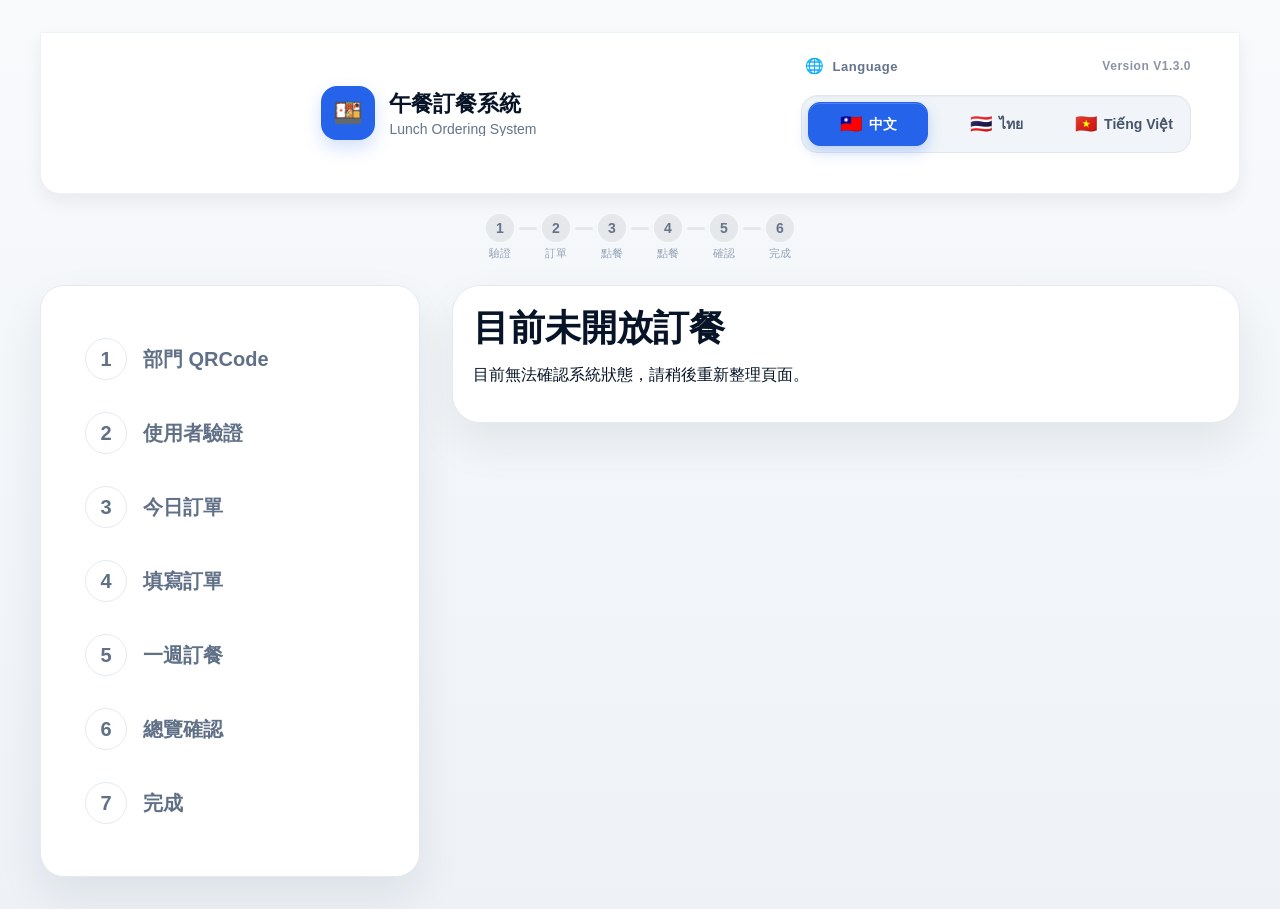
==== commit 026b539a: "Add files via upload" ====
--- a/index.html
+++ b/index.html
@@ -81,7 +81,7 @@
   </div>
 
   <span class="system-version">
-    Version V1.2.0
+    Version V1.3.0
   </span>
 </div>
 
@@ -177,7 +177,16 @@
 </aside>
 <section class="content">
 <div id="alertBox" class="alert hidden"></div>
-<section id="page-closed" class="page hidden"><h2>目前未開放訂餐</h2><p id="closedReason"></p></section>
+<section
+  id="page-closed"
+  class="page hidden"
+>
+  <h2 data-i18n="systemClosedTitle">
+    目前未開放訂餐
+  </h2>
+
+  <p id="closedReason"></p>
+</section>
 <section id="page-scan" class="page">
   <h2>部門 QRCode</h2><p class="desc">測試版以選單模擬 QR Code 掃描。</p>
   <div class="form-grid">
@@ -204,7 +213,7 @@
   <div class="actions"><button id="btnScan" class="btn primary">模擬掃描 QRCode</button><button id="btnClear" class="btn ghost">清除本機測試資料</button></div>
 </section>
 <section id="page-verify" class="page verify-page hidden">
-<div id="qrInfoBox"></div>
+<div id="qrInfoBox">
  <div class="verify-badge" data-i18n="departmentLoaded">
   已帶入部門與組別
 </div>
